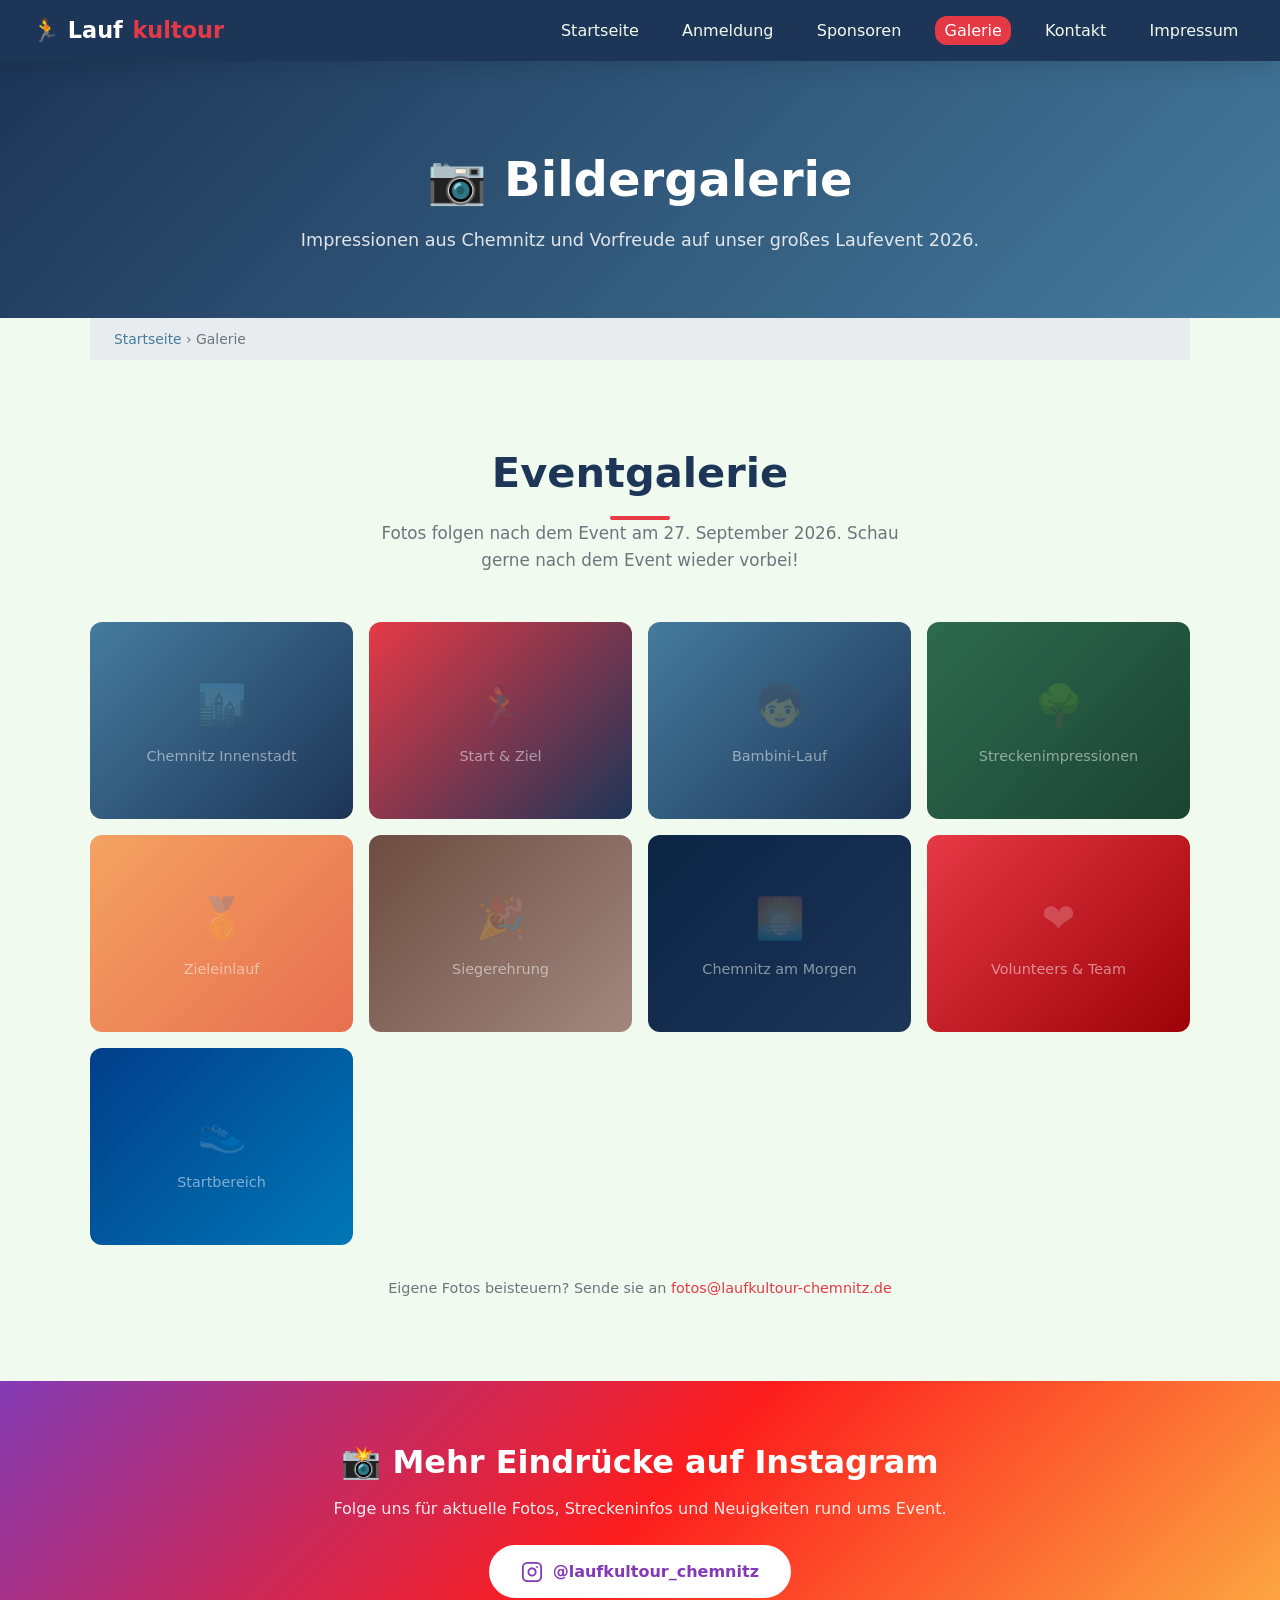
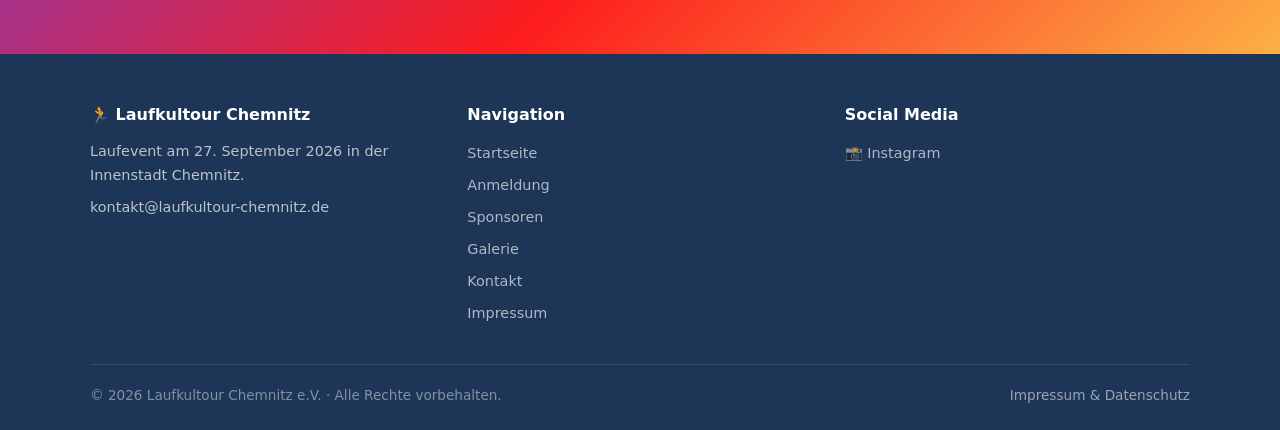
==== galerie.html @ f76c96e2 "Create complete Laufkultour Chemnitz website Co-authored-by: Hannes-create12 <231018790+Hannes-creat" ====
<!DOCTYPE html>
<html lang="de">
<head>
  <meta charset="UTF-8" />
  <meta name="viewport" content="width=device-width, initial-scale=1.0" />
  <title>Bildergalerie – Laufkultour Chemnitz 2026</title>
  <meta name="description" content="Impressionen vom Laufkultour Chemnitz – Fotos aus Chemnitz und vom Event." />
  <link rel="stylesheet" href="css/style.css" />
</head>
<body>

  <!-- Navigation -->
  <nav class="navbar">
    <a href="index.html" class="logo">🏃 Lauf<span>kultour</span></a>
    <button class="hamburger" aria-label="Menü öffnen">
      <span></span><span></span><span></span>
    </button>
    <ul class="nav-links">
      <li><a href="index.html">Startseite</a></li>
      <li><a href="anmeldung.html">Anmeldung</a></li>
      <li><a href="sponsoren.html">Sponsoren</a></li>
      <li><a href="galerie.html" class="active">Galerie</a></li>
      <li><a href="kontakt.html">Kontakt</a></li>
      <li><a href="impressum.html">Impressum</a></li>
    </ul>
  </nav>

  <!-- Page Hero -->
  <div class="page-hero">
    <h1>📷 Bildergalerie</h1>
    <p>Impressionen aus Chemnitz und Vorfreude auf unser großes Laufevent 2026.</p>
  </div>

  <!-- Breadcrumb -->
  <div class="breadcrumb container">
    <a href="index.html">Startseite</a> &rsaquo; Galerie
  </div>

  <!-- Gallery -->
  <section class="section">
    <div class="container">

      <div class="section-title">
        <h2>Eventgalerie</h2>
        <div class="divider"></div>
        <p>Fotos folgen nach dem Event am 27. September 2026. Schau gerne nach dem Event wieder vorbei!</p>
      </div>

      <!-- Placeholder Grid -->
      <div class="gallery-grid" id="gallery">

        <div class="gallery-placeholder">
          <span class="ph-icon">🏙️</span>
          <span>Chemnitz Innenstadt</span>
        </div>
        <div class="gallery-placeholder" style="background: linear-gradient(135deg,#e63946,#1d3557);">
          <span class="ph-icon">🏃‍♂️</span>
          <span>Start &amp; Ziel</span>
        </div>
        <div class="gallery-placeholder" style="background: linear-gradient(135deg,#457b9d,#1d3557);">
          <span class="ph-icon">🧒</span>
          <span>Bambini-Lauf</span>
        </div>
        <div class="gallery-placeholder" style="background: linear-gradient(135deg,#2d6a4f,#1b4332);">
          <span class="ph-icon">🌳</span>
          <span>Streckenimpressionen</span>
        </div>
        <div class="gallery-placeholder" style="background: linear-gradient(135deg,#f4a261,#e76f51);">
          <span class="ph-icon">🥇</span>
          <span>Zieleinlauf</span>
        </div>
        <div class="gallery-placeholder" style="background: linear-gradient(135deg,#6d4c41,#a1887f);">
          <span class="ph-icon">🎉</span>
          <span>Siegerehrung</span>
        </div>
        <div class="gallery-placeholder" style="background: linear-gradient(135deg,#0b2545,#1d3557);">
          <span class="ph-icon">🌅</span>
          <span>Chemnitz am Morgen</span>
        </div>
        <div class="gallery-placeholder" style="background: linear-gradient(135deg,#e63946,#9d0208);">
          <span class="ph-icon">❤️</span>
          <span>Volunteers &amp; Team</span>
        </div>
        <div class="gallery-placeholder" style="background: linear-gradient(135deg,#023e8a,#0077b6);">
          <span class="ph-icon">👟</span>
          <span>Startbereich</span>
        </div>
      </div>

      <p style="text-align:center; margin-top:2rem; color:var(--gray); font-size:.9rem;">
        Eigene Fotos beisteuern? Sende sie an <a href="mailto:fotos@laufkultour-chemnitz.de" style="color:var(--primary);">fotos@laufkultour-chemnitz.de</a>
      </p>
    </div>
  </section>

  <!-- Instagram CTA -->
  <section class="social-section">
    <h2>📸 Mehr Eindrücke auf Instagram</h2>
    <p>Folge uns für aktuelle Fotos, Streckeninfos und Neuigkeiten rund ums Event.</p>
    <a href="https://www.instagram.com/laufkultour_chemnitz/" target="_blank" rel="noopener noreferrer" class="btn-instagram">
      <svg xmlns="http://www.w3.org/2000/svg" width="22" height="22" viewBox="0 0 24 24" fill="none" stroke="currentColor" stroke-width="2" stroke-linecap="round" stroke-linejoin="round"><rect x="2" y="2" width="20" height="20" rx="5" ry="5"/><path d="M16 11.37A4 4 0 1 1 12.63 8 4 4 0 0 1 16 11.37z"/><line x1="17.5" y1="6.5" x2="17.51" y2="6.5"/></svg>
      @laufkultour_chemnitz
    </a>
  </section>

  <!-- Lightbox -->
  <div class="lightbox" id="lightbox">
    <button class="close-lb" aria-label="Schließen">&times;</button>
    <img src="" alt="" />
  </div>

  <!-- Footer -->
  <footer>
    <div class="footer-grid">
      <div>
        <h4>🏃 Laufkultour Chemnitz</h4>
        <p>Laufevent am 27. September 2026 in der Innenstadt Chemnitz.</p>
        <p style="margin-top:.6rem;">kontakt@laufkultour-chemnitz.de</p>
      </div>
      <div>
        <h4>Navigation</h4>
        <ul>
          <li><a href="index.html">Startseite</a></li>
          <li><a href="anmeldung.html">Anmeldung</a></li>
          <li><a href="sponsoren.html">Sponsoren</a></li>
          <li><a href="galerie.html">Galerie</a></li>
          <li><a href="kontakt.html">Kontakt</a></li>
          <li><a href="impressum.html">Impressum</a></li>
        </ul>
      </div>
      <div>
        <h4>Social Media</h4>
        <ul>
          <li><a href="https://www.instagram.com/laufkultour_chemnitz/" target="_blank" rel="noopener">📸 Instagram</a></li>
        </ul>
      </div>
    </div>
    <div class="footer-bottom">
      <span>© 2026 Laufkultour Chemnitz e.V. · Alle Rechte vorbehalten.</span>
      <a href="impressum.html">Impressum &amp; Datenschutz</a>
    </div>
  </footer>

  <script src="js/main.js"></script>
</body>
</html>
---- css/style.css ----
/* =============================================
   Laufkultour Chemnitz – Haupt-Stylesheet
   ============================================= */

:root {
  --primary:   #e63946;
  --dark:      #1d3557;
  --accent:    #457b9d;
  --light:     #f1faee;
  --white:     #ffffff;
  --gray:      #6c757d;
  --shadow:    0 4px 24px rgba(0,0,0,.12);
  --radius:    12px;
  --transition: .3s ease;
}

/* ---- Reset & Base ---- */
*, *::before, *::after { box-sizing: border-box; margin: 0; padding: 0; }

html { scroll-behavior: smooth; }

body {
  font-family: 'Segoe UI', system-ui, sans-serif;
  background: var(--light);
  color: var(--dark);
  line-height: 1.6;
}

a { color: inherit; text-decoration: none; }
img { max-width: 100%; display: block; }

/* ---- Navigation ---- */
.navbar {
  position: sticky;
  top: 0;
  z-index: 1000;
  background: var(--dark);
  padding: .8rem 2rem;
  display: flex;
  align-items: center;
  justify-content: space-between;
  box-shadow: var(--shadow);
}

.navbar .logo {
  display: flex;
  align-items: center;
  gap: .6rem;
  font-size: 1.4rem;
  font-weight: 700;
  color: var(--white);
}

.navbar .logo span { color: var(--primary); }

.nav-links {
  list-style: none;
  display: flex;
  gap: 1.5rem;
  flex-wrap: wrap;
}

.nav-links a {
  color: var(--light);
  font-weight: 500;
  padding: .3rem .6rem;
  border-radius: var(--radius);
  transition: background var(--transition), color var(--transition);
}

.nav-links a:hover,
.nav-links a.active {
  background: var(--primary);
  color: var(--white);
}

/* Hamburger (mobile) */
.hamburger {
  display: none;
  flex-direction: column;
  gap: 5px;
  cursor: pointer;
  background: none;
  border: none;
}

.hamburger span {
  display: block;
  width: 26px;
  height: 3px;
  background: var(--white);
  border-radius: 2px;
  transition: var(--transition);
}

/* ---- Hero Section ---- */
.hero {
  position: relative;
  min-height: 90vh;
  display: flex;
  align-items: center;
  justify-content: center;
  text-align: center;
  overflow: hidden;
  background: linear-gradient(135deg, var(--dark) 0%, var(--accent) 100%);
  color: var(--white);
  padding: 4rem 1.5rem;
}

.hero-bg {
  position: absolute;
  inset: 0;
  background: url('../img/hero.jpg') center/cover no-repeat;
  opacity: .35;
}

.hero-content { position: relative; z-index: 1; max-width: 800px; }

.hero-content .badge {
  display: inline-block;
  background: var(--primary);
  color: var(--white);
  font-size: .85rem;
  font-weight: 700;
  letter-spacing: 2px;
  text-transform: uppercase;
  padding: .35rem 1rem;
  border-radius: 50px;
  margin-bottom: 1.2rem;
}

.hero-content h1 {
  font-size: clamp(2.2rem, 6vw, 4rem);
  font-weight: 800;
  line-height: 1.15;
  margin-bottom: .8rem;
  text-shadow: 0 2px 8px rgba(0,0,0,.3);
}

.hero-content .subtitle {
  font-size: clamp(1rem, 2.5vw, 1.3rem);
  opacity: .9;
  margin-bottom: 2.5rem;
}

.btn-group { display: flex; gap: 1rem; justify-content: center; flex-wrap: wrap; }

.btn {
  display: inline-flex;
  align-items: center;
  gap: .5rem;
  padding: .85rem 2rem;
  border-radius: 50px;
  font-weight: 700;
  font-size: 1rem;
  cursor: pointer;
  border: 2px solid transparent;
  transition: all var(--transition);
  text-decoration: none;
}

.btn-primary { background: var(--primary); color: var(--white); }
.btn-primary:hover { background: #c1121f; transform: translateY(-2px); box-shadow: 0 6px 20px rgba(230,57,70,.4); }

.btn-outline { background: transparent; color: var(--white); border-color: var(--white); }
.btn-outline:hover { background: var(--white); color: var(--dark); transform: translateY(-2px); }

.btn-dark { background: var(--dark); color: var(--white); }
.btn-dark:hover { background: #152841; transform: translateY(-2px); }

/* ---- Countdown ---- */
.countdown-bar {
  background: var(--primary);
  color: var(--white);
  text-align: center;
  padding: 1.2rem 1rem;
}

.countdown-bar p { font-size: .95rem; margin-bottom: .6rem; opacity: .9; }

.countdown {
  display: flex;
  justify-content: center;
  gap: 1.5rem;
  flex-wrap: wrap;
}

.countdown .unit {
  display: flex;
  flex-direction: column;
  align-items: center;
  min-width: 64px;
}

.countdown .number {
  font-size: 2.4rem;
  font-weight: 800;
  line-height: 1;
  background: rgba(255,255,255,.15);
  padding: .3rem .8rem;
  border-radius: 8px;
  min-width: 56px;
  text-align: center;
}

.countdown .label { font-size: .75rem; margin-top: .3rem; opacity: .85; text-transform: uppercase; letter-spacing: 1px; }

/* ---- Section Shared ---- */
.section { padding: 5rem 1.5rem; }

.section-alt { background: var(--white); }

.container { max-width: 1100px; margin: 0 auto; }

.section-title {
  text-align: center;
  margin-bottom: 3rem;
}

.section-title h2 {
  font-size: clamp(1.8rem, 4vw, 2.6rem);
  font-weight: 800;
  color: var(--dark);
  margin-bottom: .5rem;
}

.section-title p {
  color: var(--gray);
  font-size: 1.05rem;
  max-width: 540px;
  margin: 0 auto;
}

.divider {
  width: 60px;
  height: 4px;
  background: var(--primary);
  border-radius: 2px;
  margin: .6rem auto 0;
}

/* ---- W-Questions (About) ---- */
.w-grid {
  display: grid;
  grid-template-columns: repeat(auto-fit, minmax(280px, 1fr));
  gap: 2rem;
}

.w-card {
  background: var(--light);
  border-radius: var(--radius);
  padding: 2rem;
  box-shadow: var(--shadow);
  border-left: 4px solid var(--primary);
  transition: transform var(--transition);
}

.w-card:hover { transform: translateY(-4px); }

.w-card .icon { font-size: 2rem; margin-bottom: .8rem; }

.w-card h3 {
  font-size: 1.15rem;
  font-weight: 700;
  color: var(--primary);
  margin-bottom: .5rem;
}

.w-card p { color: var(--gray); font-size: .95rem; }

/* ---- Race Types ---- */
.races-grid {
  display: grid;
  grid-template-columns: repeat(auto-fit, minmax(280px, 1fr));
  gap: 2rem;
}

.race-card {
  background: var(--white);
  border-radius: var(--radius);
  overflow: hidden;
  box-shadow: var(--shadow);
  transition: transform var(--transition), box-shadow var(--transition);
  display: flex;
  flex-direction: column;
}

.race-card:hover { transform: translateY(-6px); box-shadow: 0 12px 32px rgba(0,0,0,.15); }

.race-card .race-header {
  padding: 2rem;
  background: var(--dark);
  color: var(--white);
  text-align: center;
}

.race-card .race-header .emoji { font-size: 2.5rem; margin-bottom: .5rem; }

.race-card .race-header h3 { font-size: 1.5rem; font-weight: 800; }

.race-card .race-header .distance {
  display: inline-block;
  background: var(--primary);
  color: var(--white);
  font-size: .85rem;
  font-weight: 700;
  padding: .2rem .8rem;
  border-radius: 50px;
  margin-top: .4rem;
}

.race-card .race-body { padding: 1.5rem; flex: 1; }

.race-card .race-body ul { list-style: none; }

.race-card .race-body ul li {
  padding: .4rem 0;
  color: var(--gray);
  display: flex;
  align-items: center;
  gap: .5rem;
  font-size: .95rem;
}

.race-card .race-body ul li::before { content: '✔'; color: var(--primary); font-size: .8rem; }

.race-card .race-footer { padding: 1rem 1.5rem 1.5rem; text-align: center; }

/* ---- Social / Instagram ---- */
.social-section {
  background: linear-gradient(135deg, #833ab4, #fd1d1d, #fcb045);
  color: var(--white);
  text-align: center;
  padding: 3.5rem 1.5rem;
}

.social-section h2 { font-size: 2rem; font-weight: 800; margin-bottom: .5rem; }
.social-section p { opacity: .9; margin-bottom: 1.5rem; }

.btn-instagram {
  background: var(--white);
  color: #833ab4;
  border: none;
  font-weight: 700;
  padding: .85rem 2rem;
  border-radius: 50px;
  display: inline-flex;
  align-items: center;
  gap: .6rem;
  font-size: 1rem;
  cursor: pointer;
  transition: transform var(--transition), box-shadow var(--transition);
}

.btn-instagram:hover { transform: translateY(-2px); box-shadow: 0 6px 24px rgba(0,0,0,.25); }

/* ---- Forms ---- */
.form-card {
  background: var(--white);
  border-radius: var(--radius);
  padding: 2.5rem;
  box-shadow: var(--shadow);
  max-width: 680px;
  margin: 0 auto;
}

.form-group {
  margin-bottom: 1.3rem;
}

.form-group label {
  display: block;
  font-weight: 600;
  margin-bottom: .4rem;
  font-size: .95rem;
  color: var(--dark);
}

.form-group input,
.form-group select,
.form-group textarea {
  width: 100%;
  padding: .75rem 1rem;
  border: 2px solid #d0d7e3;
  border-radius: 8px;
  font-size: 1rem;
  font-family: inherit;
  transition: border-color var(--transition);
  background: #f8f9fa;
}

.form-group input:focus,
.form-group select:focus,
.form-group textarea:focus {
  outline: none;
  border-color: var(--primary);
  background: var(--white);
}

.form-group textarea { resize: vertical; min-height: 120px; }

.form-row { display: grid; grid-template-columns: 1fr 1fr; gap: 1rem; }

.form-check {
  display: flex;
  align-items: flex-start;
  gap: .6rem;
  font-size: .9rem;
  color: var(--gray);
}

.form-check input[type="checkbox"] { margin-top: .2rem; accent-color: var(--primary); }

.form-submit {
  margin-top: 1.5rem;
  display: flex;
  justify-content: flex-end;
}

.success-msg {
  display: none;
  background: #d4edda;
  color: #155724;
  border: 1px solid #c3e6cb;
  border-radius: 8px;
  padding: 1rem 1.5rem;
  margin-top: 1rem;
  font-weight: 600;
}

/* ---- Page Hero (inner pages) ---- */
.page-hero {
  background: linear-gradient(135deg, var(--dark), var(--accent));
  color: var(--white);
  padding: 5rem 1.5rem 4rem;
  text-align: center;
}

.page-hero h1 { font-size: clamp(2rem, 5vw, 3rem); font-weight: 800; margin-bottom: .5rem; }
.page-hero p { opacity: .85; font-size: 1.1rem; }

/* ---- Gallery ---- */
.gallery-grid {
  display: grid;
  grid-template-columns: repeat(auto-fill, minmax(260px, 1fr));
  gap: 1rem;
}

.gallery-item {
  position: relative;
  overflow: hidden;
  border-radius: var(--radius);
  aspect-ratio: 4/3;
  background: #ccc;
  cursor: pointer;
}

.gallery-item img {
  width: 100%;
  height: 100%;
  object-fit: cover;
  transition: transform .4s ease;
}

.gallery-item:hover img { transform: scale(1.08); }

.gallery-item .overlay {
  position: absolute;
  inset: 0;
  background: rgba(29,53,87,.55);
  opacity: 0;
  transition: opacity .3s;
  display: flex;
  align-items: center;
  justify-content: center;
  color: var(--white);
  font-size: 2rem;
}

.gallery-item:hover .overlay { opacity: 1; }

/* Placeholder gallery tiles */
.gallery-placeholder {
  background: linear-gradient(135deg, var(--accent), var(--dark));
  border-radius: var(--radius);
  aspect-ratio: 4/3;
  display: flex;
  flex-direction: column;
  align-items: center;
  justify-content: center;
  color: rgba(255,255,255,.5);
  font-size: .9rem;
  gap: .5rem;
}

.gallery-placeholder .ph-icon { font-size: 2.5rem; opacity: .4; }

/* ---- Sponsor Cards ---- */
.sponsor-tiers { display: flex; flex-direction: column; gap: 3rem; }

.tier-title {
  font-size: 1.5rem;
  font-weight: 700;
  color: var(--dark);
  border-bottom: 3px solid var(--primary);
  padding-bottom: .4rem;
  margin-bottom: 1.5rem;
  display: flex;
  align-items: center;
  gap: .6rem;
}

.benefit-table { width: 100%; border-collapse: collapse; border-radius: var(--radius); overflow: hidden; box-shadow: var(--shadow); }

.benefit-table th {
  background: var(--dark);
  color: var(--white);
  padding: .9rem 1.2rem;
  text-align: left;
  font-size: .9rem;
}

.benefit-table td {
  padding: .85rem 1.2rem;
  border-bottom: 1px solid #e9ecef;
  font-size: .95rem;
}

.benefit-table tr:last-child td { border-bottom: none; }
.benefit-table tr:nth-child(even) td { background: #f8f9fa; }

.check-yes { color: #28a745; font-size: 1.1rem; }
.check-no  { color: #dc3545; font-size: 1.1rem; }

.sponsor-packages {
  display: grid;
  grid-template-columns: repeat(auto-fit, minmax(260px, 1fr));
  gap: 2rem;
}

.pkg-card {
  border-radius: var(--radius);
  overflow: hidden;
  box-shadow: var(--shadow);
  text-align: center;
  display: flex;
  flex-direction: column;
}

.pkg-card .pkg-header {
  padding: 2rem 1.5rem;
  color: var(--white);
}

.pkg-card.gold   .pkg-header { background: linear-gradient(135deg, #f9a825, #e65100); }
.pkg-card.silver .pkg-header { background: linear-gradient(135deg, #78909c, #37474f); }
.pkg-card.bronze .pkg-header { background: linear-gradient(135deg, #a1887f, #6d4c41); }

.pkg-card .pkg-header h3 { font-size: 1.4rem; font-weight: 800; }
.pkg-card .pkg-header .price { font-size: 2rem; font-weight: 800; margin: .5rem 0 0; }

.pkg-card .pkg-body { padding: 1.5rem; background: var(--white); flex: 1; }
.pkg-card .pkg-body ul { list-style: none; text-align: left; }
.pkg-card .pkg-body ul li { padding: .45rem 0; color: var(--gray); display: flex; gap: .6rem; font-size: .93rem; }
.pkg-card .pkg-body ul li::before { content: '✔'; color: var(--primary); }

.pkg-card .pkg-footer { padding: 1rem 1.5rem 1.5rem; background: var(--white); }

/* ---- Info Boxes ---- */
.info-box {
  background: var(--white);
  border-radius: var(--radius);
  padding: 2rem;
  box-shadow: var(--shadow);
}

.info-box h3 { font-size: 1.2rem; font-weight: 700; margin-bottom: 1rem; color: var(--dark); }
.info-box p, .info-box li { color: var(--gray); font-size: .95rem; margin-bottom: .5rem; }
.info-box ul { padding-left: 1.3rem; }

/* ---- Impressum ---- */
.impressum-content { max-width: 760px; margin: 0 auto; }
.impressum-content h2 { font-size: 1.4rem; font-weight: 700; margin: 2rem 0 .6rem; color: var(--dark); }
.impressum-content p, .impressum-content address { color: var(--gray); font-size: .97rem; line-height: 1.7; font-style: normal; }
.impressum-content a { color: var(--primary); }
.impressum-content a:hover { text-decoration: underline; }

/* ---- Footer ---- */
footer {
  background: var(--dark);
  color: rgba(255,255,255,.7);
  padding: 3rem 1.5rem 1.5rem;
}

.footer-grid {
  display: grid;
  grid-template-columns: repeat(auto-fit, minmax(200px, 1fr));
  gap: 2rem;
  max-width: 1100px;
  margin: 0 auto 2rem;
}

footer h4 { color: var(--white); font-size: 1rem; margin-bottom: .8rem; }
footer ul { list-style: none; }
footer ul li { margin-bottom: .4rem; }
footer ul li a { color: rgba(255,255,255,.65); font-size: .9rem; transition: color var(--transition); }
footer ul li a:hover { color: var(--primary); }
footer p { font-size: .9rem; }

.footer-bottom {
  border-top: 1px solid rgba(255,255,255,.1);
  padding-top: 1.2rem;
  max-width: 1100px;
  margin: 0 auto;
  display: flex;
  justify-content: space-between;
  align-items: center;
  flex-wrap: wrap;
  gap: .5rem;
  font-size: .85rem;
  color: rgba(255,255,255,.45);
}

.footer-bottom a { color: rgba(255,255,255,.55); }
.footer-bottom a:hover { color: var(--primary); }

/* ---- Breadcrumb ---- */
.breadcrumb {
  background: #e9ecef;
  padding: .6rem 1.5rem;
  font-size: .87rem;
  color: var(--gray);
}

.breadcrumb a { color: var(--accent); }
.breadcrumb a:hover { color: var(--primary); }

/* ---- Responsive ---- */
@media (max-width: 768px) {
  .nav-links { display: none; flex-direction: column; position: absolute; top: 100%; left: 0; right: 0; background: var(--dark); padding: 1rem 2rem; }
  .nav-links.open { display: flex; }
  .hamburger { display: flex; }
  .form-row { grid-template-columns: 1fr; }
  .footer-bottom { flex-direction: column; text-align: center; }
}

/* ---- Contact Layout ---- */
.contact-layout {
  display: grid;
  grid-template-columns: 1fr 1.6fr;
  gap: 3rem;
  align-items: start;
}

@media (max-width: 768px) {
  .contact-layout { grid-template-columns: 1fr; }
}

/* ---- Event Facts Grid ---- */
.event-facts {
  display: grid;
  grid-template-columns: repeat(auto-fit, minmax(180px, 1fr));
  gap: 1.5rem;
  text-align: center;
}

.event-fact-item {
  background: var(--white);
  padding: 2rem 1rem;
  border-radius: var(--radius);
  box-shadow: var(--shadow);
}

.event-fact-item .fact-number {
  font-size: 2.5rem;
  font-weight: 800;
  color: var(--primary);
}

.event-fact-item .fact-label {
  color: var(--gray);
  font-size: .95rem;
}

/* ---- Event Image Placeholder ---- */
.event-image-placeholder {
  border-radius: 16px;
  overflow: hidden;
  box-shadow: 0 8px 32px rgba(0,0,0,.15);
  max-width: 900px;
  margin: 0 auto;
  background: linear-gradient(135deg, #1d3557 0%, #457b9d 100%);
  aspect-ratio: 16/7;
  display: flex;
  align-items: center;
  justify-content: center;
  color: rgba(255,255,255,.5);
  flex-direction: column;
  gap: 1rem;
}

.event-image-placeholder .ph-emoji { font-size: 5rem; }

/* ---- Utility ---- */
.text-center { text-align: center; }
.mt-1 { margin-top: 1rem; }
.mt-2 { margin-top: 2rem; }
.mb-2 { margin-bottom: 2rem; }
.gap-1 { gap: 1rem; }

/* ---- Lightbox ---- */
.lightbox {
  display: none;
  position: fixed;
  inset: 0;
  background: rgba(0,0,0,.88);
  z-index: 9999;
  align-items: center;
  justify-content: center;
}

.lightbox.active { display: flex; }
.lightbox img { max-width: 90vw; max-height: 90vh; border-radius: 8px; }
.lightbox .close-lb {
  position: absolute;
  top: 1.2rem;
  right: 1.5rem;
  font-size: 2rem;
  color: var(--white);
  cursor: pointer;
  background: none;
  border: none;
  line-height: 1;
}
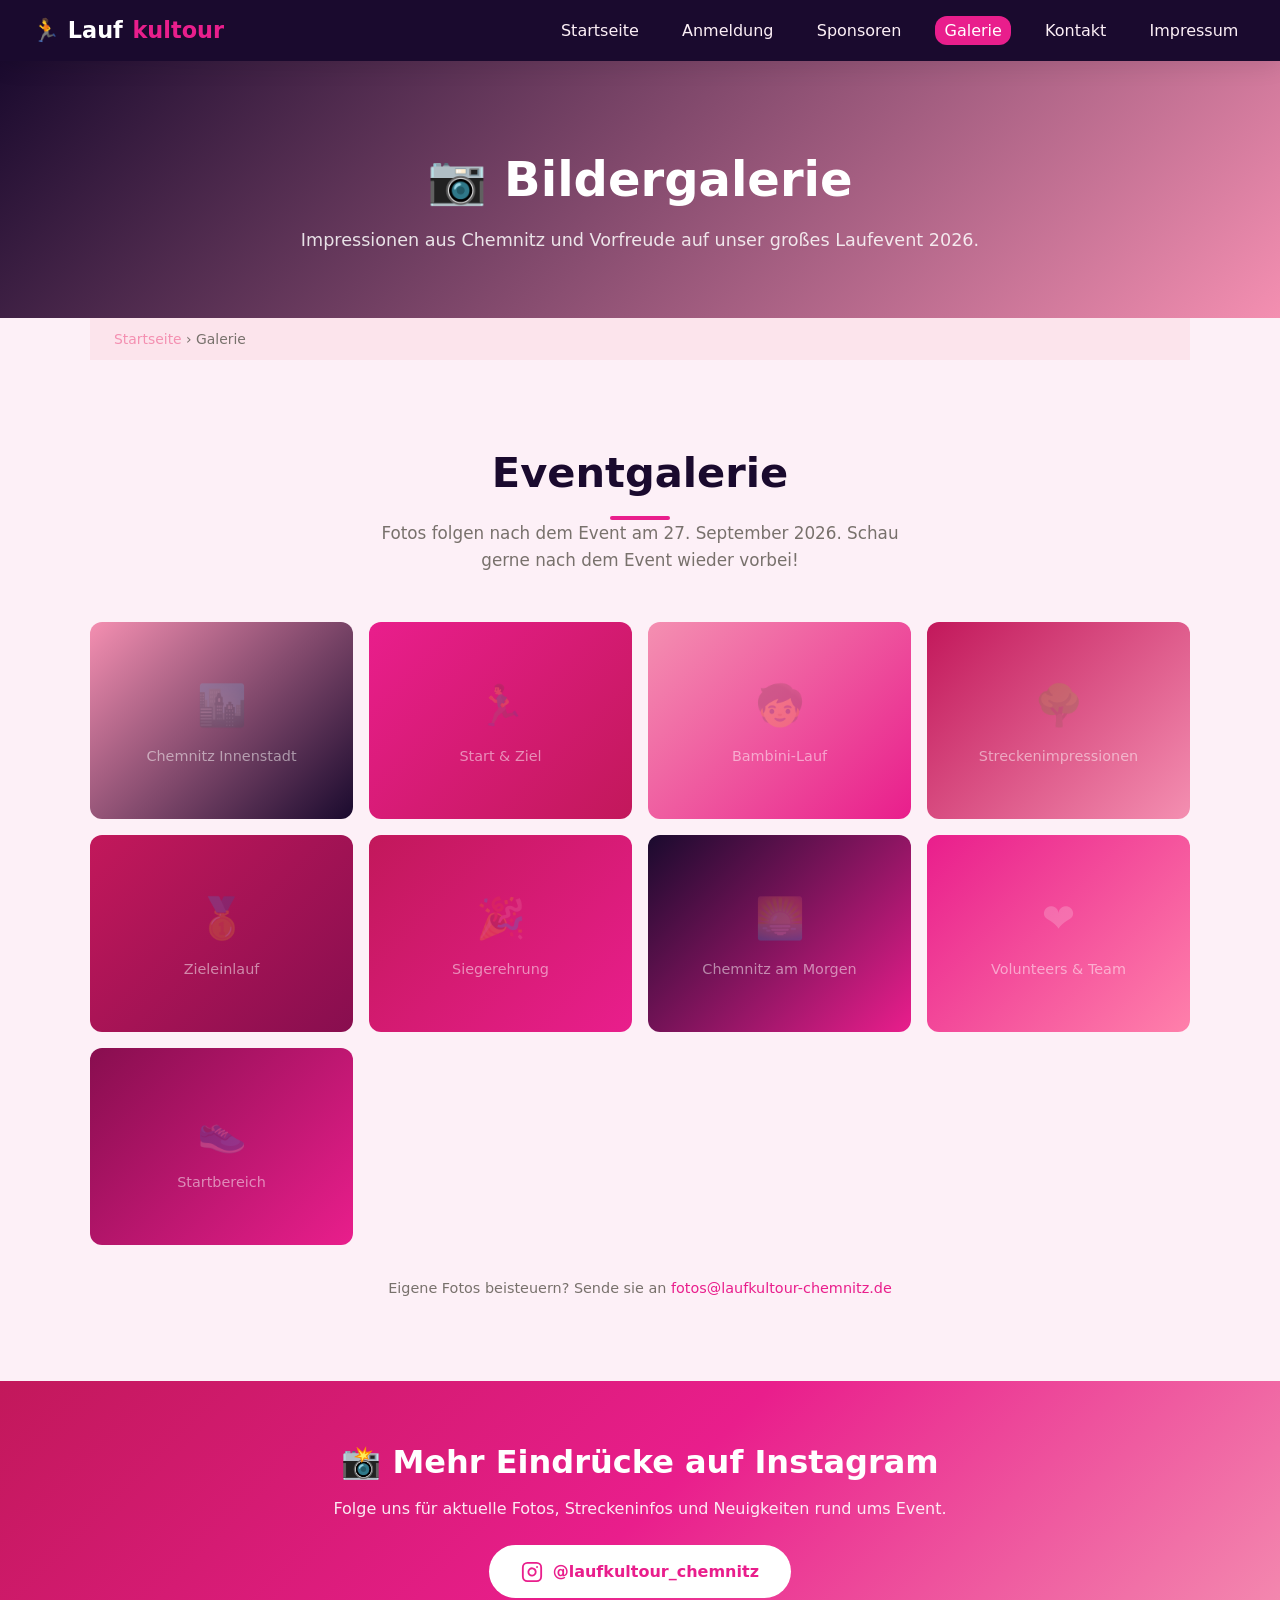
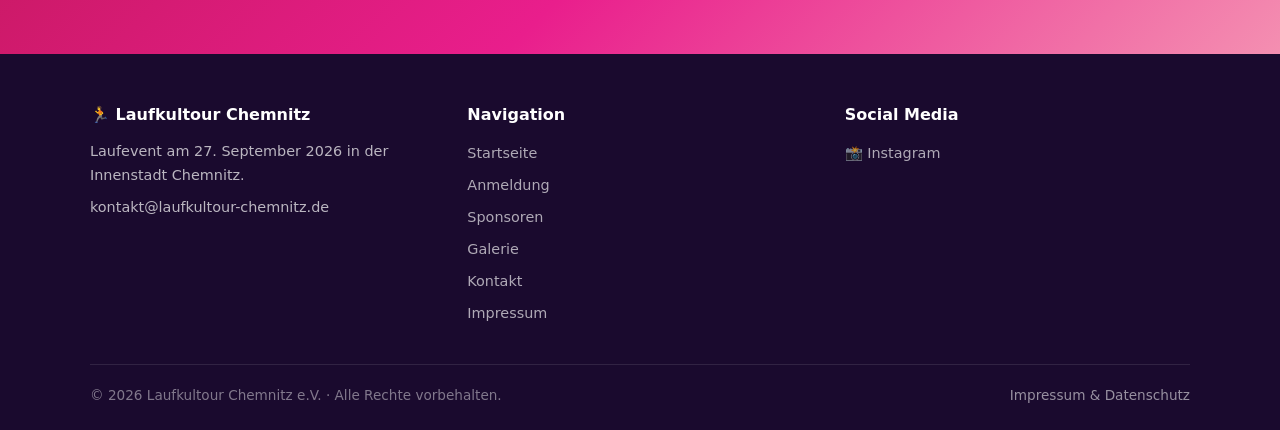
==== commit 590a7feb: "Change website colors to Lina pink & white modern style Co-authored-by: Hannes-create12 <231018790+H" ====
--- a/galerie.html
+++ b/galerie.html
@@ -53,35 +53,35 @@
           <span class="ph-icon">🏙️</span>
           <span>Chemnitz Innenstadt</span>
         </div>
-        <div class="gallery-placeholder" style="background: linear-gradient(135deg,#e63946,#1d3557);">
+        <div class="gallery-placeholder" style="background: linear-gradient(135deg,#e91e8c,#c2185b);">
           <span class="ph-icon">🏃‍♂️</span>
           <span>Start &amp; Ziel</span>
         </div>
-        <div class="gallery-placeholder" style="background: linear-gradient(135deg,#457b9d,#1d3557);">
+        <div class="gallery-placeholder" style="background: linear-gradient(135deg,#f48fb1,#e91e8c);">
           <span class="ph-icon">🧒</span>
           <span>Bambini-Lauf</span>
         </div>
-        <div class="gallery-placeholder" style="background: linear-gradient(135deg,#2d6a4f,#1b4332);">
+        <div class="gallery-placeholder" style="background: linear-gradient(135deg,#c2185b,#f48fb1);">
           <span class="ph-icon">🌳</span>
           <span>Streckenimpressionen</span>
         </div>
-        <div class="gallery-placeholder" style="background: linear-gradient(135deg,#f4a261,#e76f51);">
+        <div class="gallery-placeholder" style="background: linear-gradient(135deg,#c2185b,#880e4f);">
           <span class="ph-icon">🥇</span>
           <span>Zieleinlauf</span>
         </div>
-        <div class="gallery-placeholder" style="background: linear-gradient(135deg,#6d4c41,#a1887f);">
+        <div class="gallery-placeholder" style="background: linear-gradient(135deg,#c2185b,#e91e8c);">
           <span class="ph-icon">🎉</span>
           <span>Siegerehrung</span>
         </div>
-        <div class="gallery-placeholder" style="background: linear-gradient(135deg,#0b2545,#1d3557);">
+        <div class="gallery-placeholder" style="background: linear-gradient(135deg,#1a0a2e,#e91e8c);">
           <span class="ph-icon">🌅</span>
           <span>Chemnitz am Morgen</span>
         </div>
-        <div class="gallery-placeholder" style="background: linear-gradient(135deg,#e63946,#9d0208);">
+        <div class="gallery-placeholder" style="background: linear-gradient(135deg,#e91e8c,#ff80ab);">
           <span class="ph-icon">❤️</span>
           <span>Volunteers &amp; Team</span>
         </div>
-        <div class="gallery-placeholder" style="background: linear-gradient(135deg,#023e8a,#0077b6);">
+        <div class="gallery-placeholder" style="background: linear-gradient(135deg,#880e4f,#e91e8c);">
           <span class="ph-icon">👟</span>
           <span>Startbereich</span>
         </div>
--- a/css/style.css
+++ b/css/style.css
@@ -3,13 +3,13 @@
    ============================================= */
 
 :root {
-  --primary:   #e63946;
-  --dark:      #1d3557;
-  --accent:    #457b9d;
-  --light:     #f1faee;
+  --primary:   #e91e8c;
+  --dark:      #1a0a2e;
+  --accent:    #f48fb1;
+  --light:     #fdf0f7;
   --white:     #ffffff;
-  --gray:      #6c757d;
-  --shadow:    0 4px 24px rgba(0,0,0,.12);
+  --gray:      #78716c;
+  --shadow:    0 4px 24px rgba(0,0,0,.10);
   --radius:    12px;
   --transition: .3s ease;
 }
@@ -160,13 +160,13 @@
 }
 
 .btn-primary { background: var(--primary); color: var(--white); }
-.btn-primary:hover { background: #c1121f; transform: translateY(-2px); box-shadow: 0 6px 20px rgba(230,57,70,.4); }
+.btn-primary:hover { background: #c2185b; transform: translateY(-2px); box-shadow: 0 6px 20px rgba(233,30,140,.4); }
 
 .btn-outline { background: transparent; color: var(--white); border-color: var(--white); }
 .btn-outline:hover { background: var(--white); color: var(--dark); transform: translateY(-2px); }
 
 .btn-dark { background: var(--dark); color: var(--white); }
-.btn-dark:hover { background: #152841; transform: translateY(-2px); }
+.btn-dark:hover { background: #0d0519; transform: translateY(-2px); }
 
 /* ---- Countdown ---- */
 .countdown-bar {
@@ -328,7 +328,7 @@
 
 /* ---- Social / Instagram ---- */
 .social-section {
-  background: linear-gradient(135deg, #833ab4, #fd1d1d, #fcb045);
+  background: linear-gradient(135deg, #c2185b, #e91e8c, #f48fb1);
   color: var(--white);
   text-align: center;
   padding: 3.5rem 1.5rem;
@@ -339,7 +339,7 @@
 
 .btn-instagram {
   background: var(--white);
-  color: #833ab4;
+  color: #e91e8c;
   border: none;
   font-weight: 700;
   padding: .85rem 2rem;
@@ -467,7 +467,7 @@
 .gallery-item .overlay {
   position: absolute;
   inset: 0;
-  background: rgba(29,53,87,.55);
+  background: rgba(26,10,46,.55);
   opacity: 0;
   transition: opacity .3s;
   display: flex;
@@ -626,7 +626,7 @@
 
 /* ---- Breadcrumb ---- */
 .breadcrumb {
-  background: #e9ecef;
+  background: #fce4ec;
   padding: .6rem 1.5rem;
   font-size: .87rem;
   color: var(--gray);
@@ -689,7 +689,7 @@
   box-shadow: 0 8px 32px rgba(0,0,0,.15);
   max-width: 900px;
   margin: 0 auto;
-  background: linear-gradient(135deg, #1d3557 0%, #457b9d 100%);
+  background: linear-gradient(135deg, #1a0a2e 0%, #e91e8c 100%);
   aspect-ratio: 16/7;
   display: flex;
   align-items: center;
